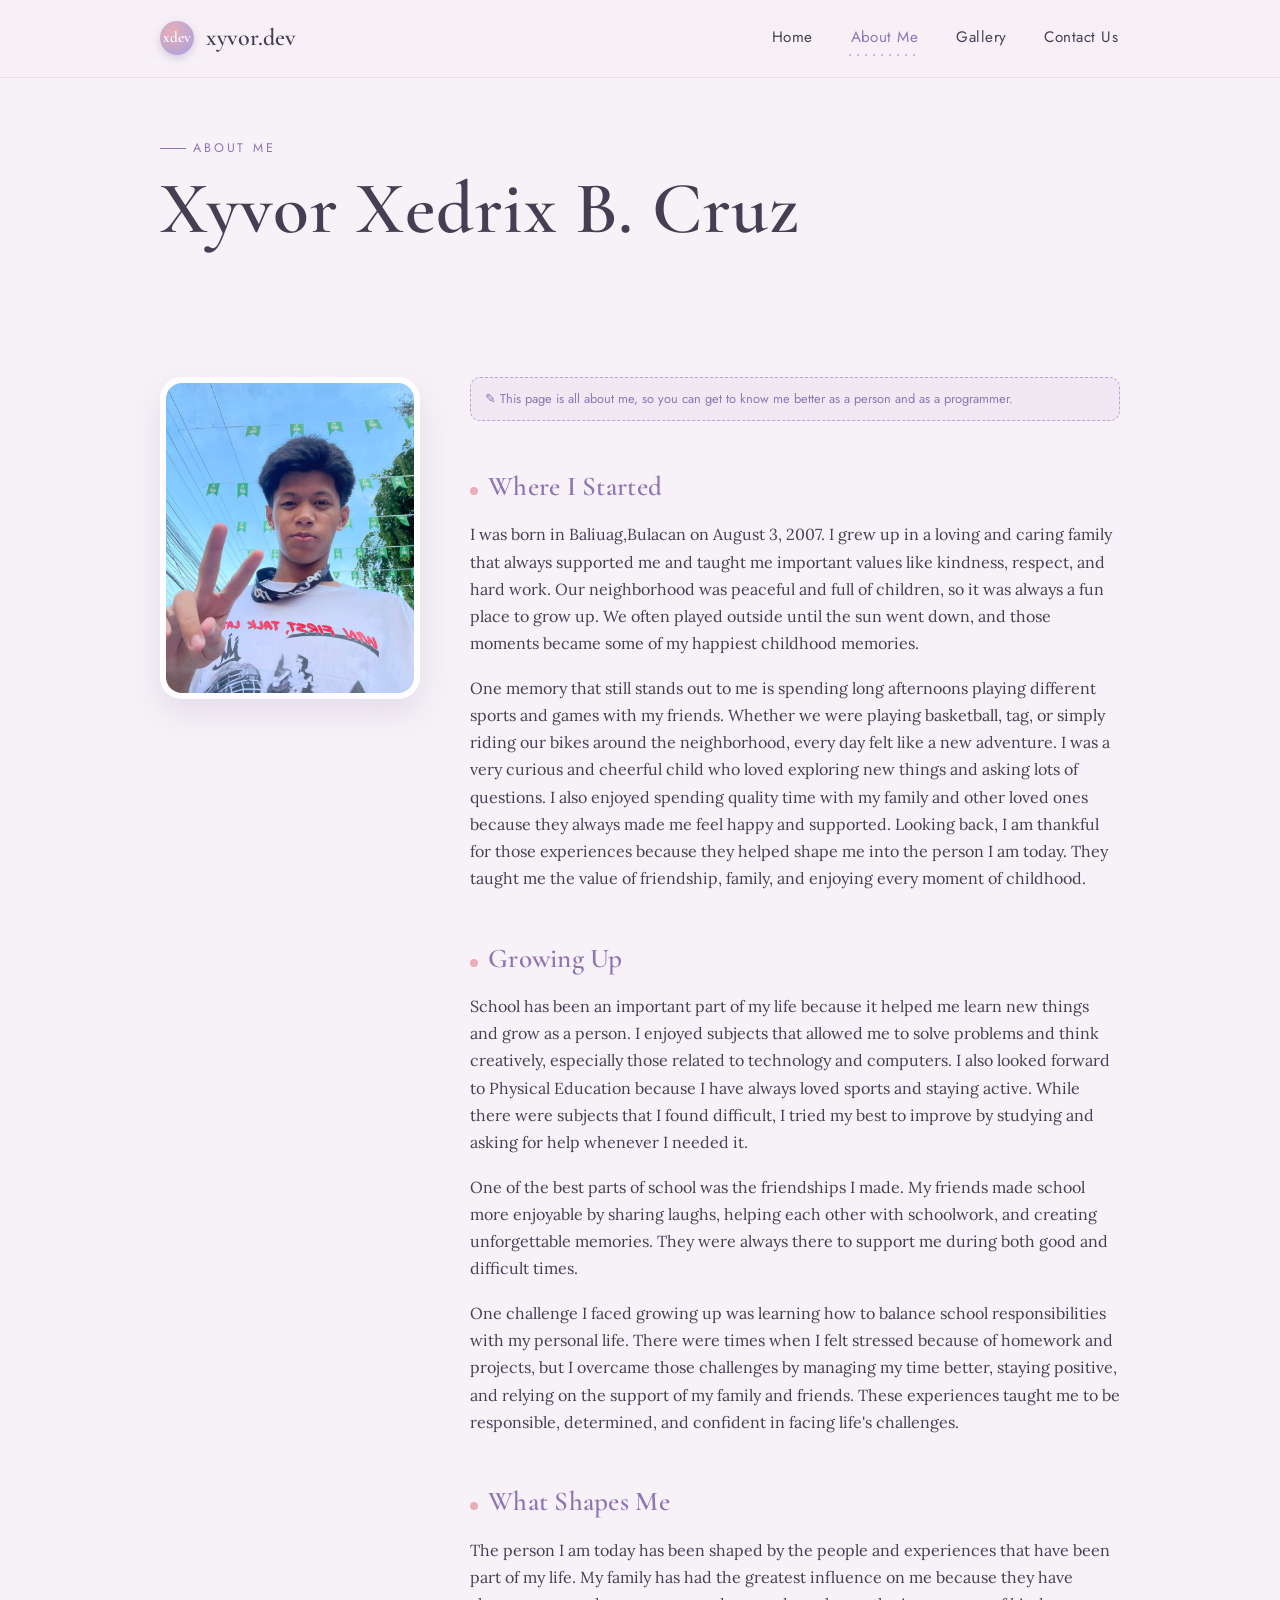
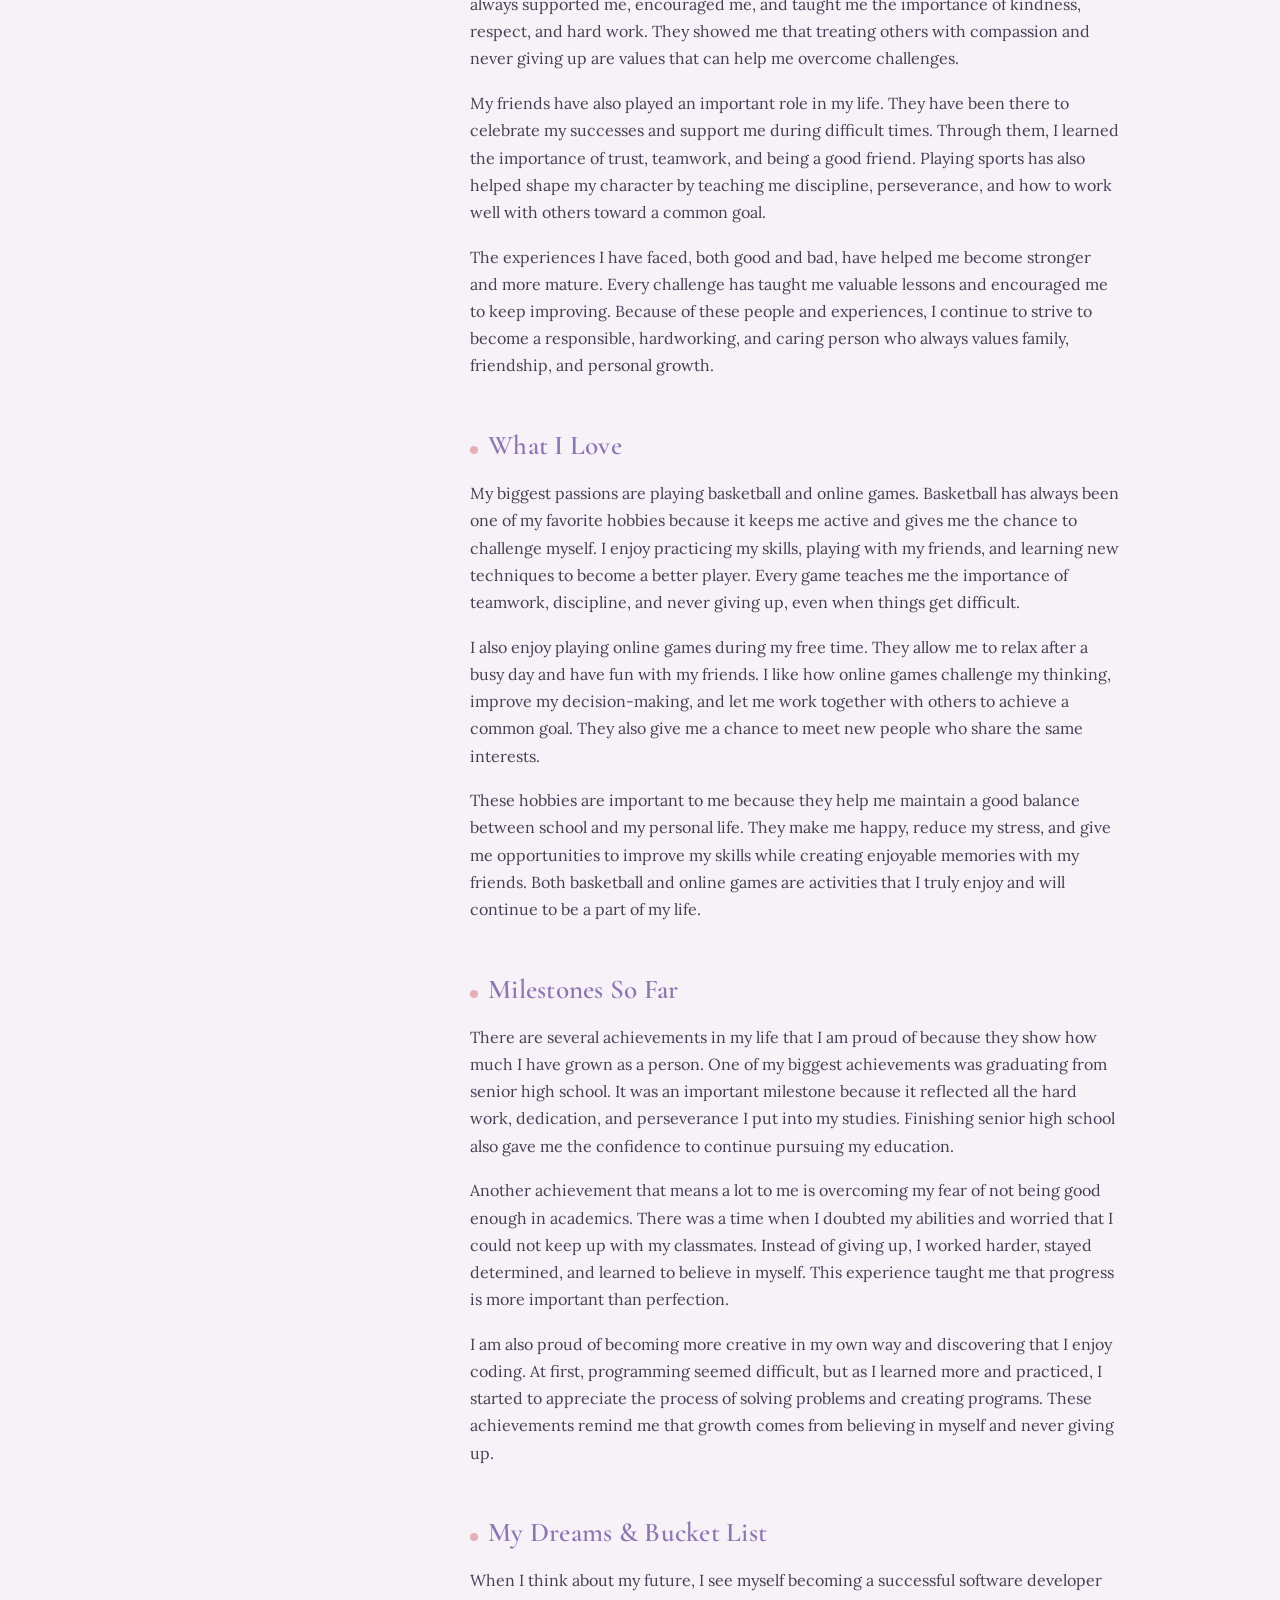
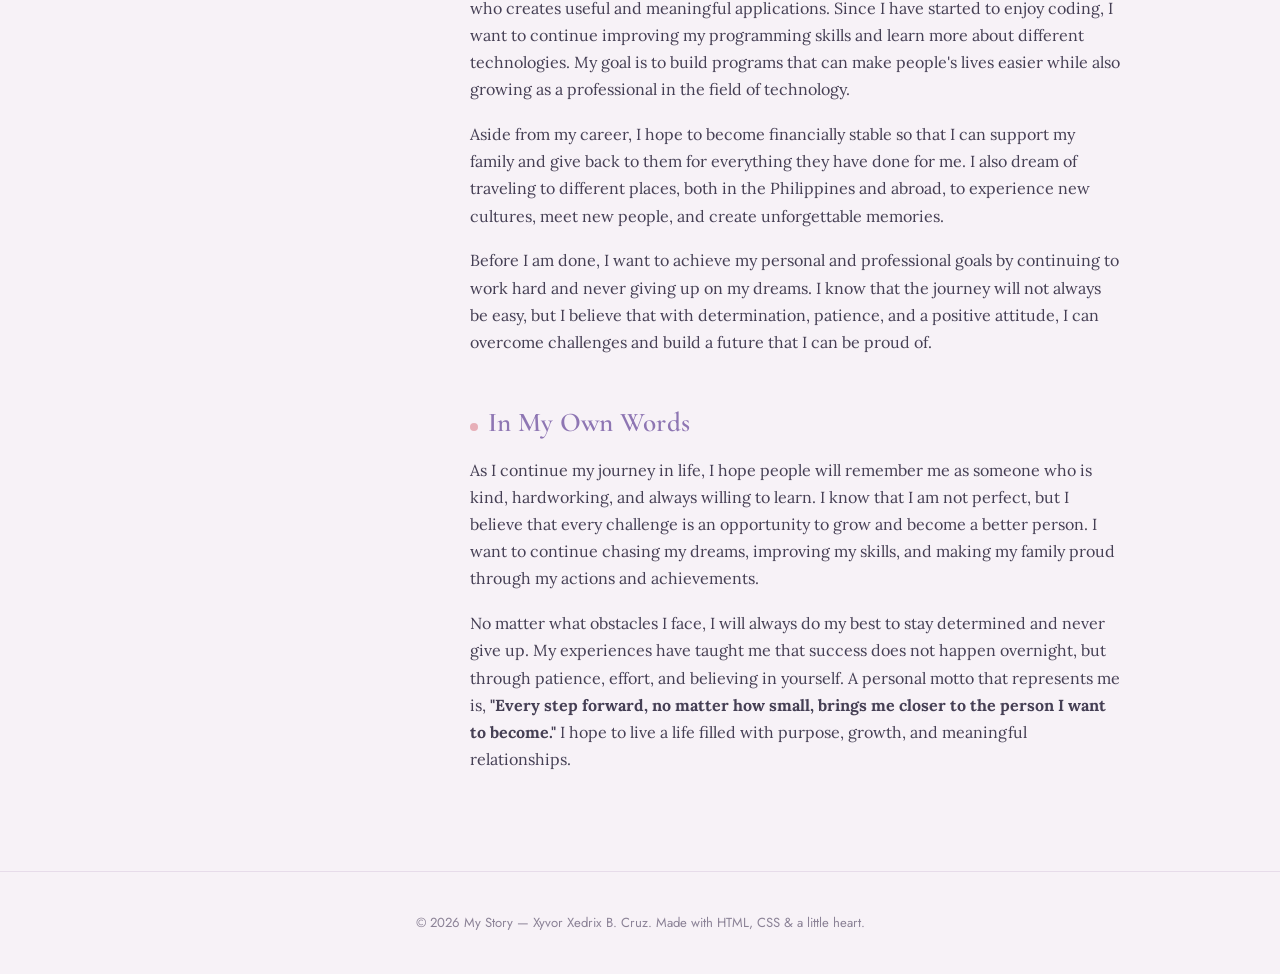
==== about.html @ 8172610d "Add files via upload Initial website upload" ====
<!DOCTYPE html>
<html lang="en">
<head>
<meta charset="UTF-8">
<meta name="viewport" content="width=device-width, initial-scale=1.0">
<title>About Me — My Story</title>
<link rel="stylesheet" href="style.css">
</head>
<body>

<header class="site-header">
  <nav class="nav">
    <a href="index.html" class="brand"><span class="seal">xdev</span> xyvor.dev</a>
    <button class="nav-toggle" aria-label="Toggle menu"><span></span><span></span><span></span></button>
    <ul class="nav-links">
      <li><a href="index.html">Home</a></li>
      <li><a href="about.html" class="active">About Me</a></li>
      <li><a href="gallery.html">Gallery</a></li>
      <li><a href="contact.html">Contact Us</a></li>
    </ul>
  </nav>
</header>

<section class="about-hero">
  <div class="container">
    <p class="eyebrow">About Me</p>
    <h1>Xyvor Xedrix B. Cruz</h1>
  </div>
</section>

<section class="section">
  <div class="container about-grid">

    <div class="about-portrait">
      <img src="me.jpg" alt="Xyvor Xedrix B. Cruz portrait — replace with your own photo">
    </div>

    <div class="about-copy">
      <div class="fill-note">
        ✎ This page is all about me, so you can get to know me better as a person and as a programmer.
      </div>

      <h3>Where I Started</h3>
      <p>I was born in Baliuag,Bulacan on August 3, 2007. I grew up in a loving and caring family that always supported me and taught me important values like kindness, respect, and hard work. Our neighborhood was peaceful and full of children, so it was always a fun place to grow up. We often played outside until the sun went down, and those moments became some of my happiest childhood memories.</p>

      <p>One memory that still stands out to me is spending long afternoons playing different sports and games with my friends. Whether we were playing basketball, tag, or simply riding our bikes around the neighborhood, every day felt like a new adventure. I was a very curious and cheerful child who loved exploring new things and asking lots of questions. I also enjoyed spending quality time with my family and other loved ones because they always made me feel happy and supported. Looking back, I am thankful for those experiences because they helped shape me into the person I am today. They taught me the value of friendship, family, and enjoying every moment of childhood.</p>

      <h3>Growing Up</h3>
      <p>School has been an important part of my life because it helped me learn new things and grow as a person. I enjoyed subjects that allowed me to solve problems and think creatively, especially those related to technology and computers. I also looked forward to Physical Education because I have always loved sports and staying active. While there were subjects that I found difficult, I tried my best to improve by studying and asking for help whenever I needed it.</p>

      <p>One of the best parts of school was the friendships I made. My friends made school more enjoyable by sharing laughs, helping each other with schoolwork, and creating unforgettable memories. They were always there to support me during both good and difficult times.</p>

      <p>One challenge I faced growing up was learning how to balance school responsibilities with my personal life. There were times when I felt stressed because of homework and projects, but I overcame those challenges by managing my time better, staying positive, and relying on the support of my family and friends. These experiences taught me to be responsible, determined, and confident in facing life's challenges.</p>

      <h3>What Shapes Me</h3>
      <p>The person I am today has been shaped by the people and experiences that have been part of my life. My family has had the greatest influence on me because they have always supported me, encouraged me, and taught me the importance of kindness, respect, and hard work. They showed me that treating others with compassion and never giving up are values that can help me overcome challenges.</p>

      <p>My friends have also played an important role in my life. They have been there to celebrate my successes and support me during difficult times. Through them, I learned the importance of trust, teamwork, and being a good friend. Playing sports has also helped shape my character by teaching me discipline, perseverance, and how to work well with others toward a common goal.</p>

      <p>The experiences I have faced, both good and bad, have helped me become stronger and more mature. Every challenge has taught me valuable lessons and encouraged me to keep improving. Because of these people and experiences, I continue to strive to become a responsible, hardworking, and caring person who always values family, friendship, and personal growth.</p>

      <h3>What I Love</h3>
      <p>My biggest passions are playing basketball and online games. Basketball has always been one of my favorite hobbies because it keeps me active and gives me the chance to challenge myself. I enjoy practicing my skills, playing with my friends, and learning new techniques to become a better player. Every game teaches me the importance of teamwork, discipline, and never giving up, even when things get difficult.</p>

      <p>I also enjoy playing online games during my free time. They allow me to relax after a busy day and have fun with my friends. I like how online games challenge my thinking, improve my decision-making, and let me work together with others to achieve a common goal. They also give me a chance to meet new people who share the same interests.</p>

      <p>These hobbies are important to me because they help me maintain a good balance between school and my personal life. They make me happy, reduce my stress, and give me opportunities to improve my skills while creating enjoyable memories with my friends. Both basketball and online games are activities that I truly enjoy and will continue to be a part of my life.</p>

      <h3>Milestones So Far</h3>
      <p>There are several achievements in my life that I am proud of because they show how much I have grown as a person. One of my biggest achievements was graduating from senior high school. It was an important milestone because it reflected all the hard work, dedication, and perseverance I put into my studies. Finishing senior high school also gave me the confidence to continue pursuing my education.</p>

      <p>Another achievement that means a lot to me is overcoming my fear of not being good enough in academics. There was a time when I doubted my abilities and worried that I could not keep up with my classmates. Instead of giving up, I worked harder, stayed determined, and learned to believe in myself. This experience taught me that progress is more important than perfection.</p>

      <p>I am also proud of becoming more creative in my own way and discovering that I enjoy coding. At first, programming seemed difficult, but as I learned more and practiced, I started to appreciate the process of solving problems and creating programs. These achievements remind me that growth comes from believing in myself and never giving up.</p>

      <h3>My Dreams &amp; Bucket List</h3>
      <p>When I think about my future, I see myself becoming a successful software developer who creates useful and meaningful applications. Since I have started to enjoy coding, I want to continue improving my programming skills and learn more about different technologies. My goal is to build programs that can make people's lives easier while also growing as a professional in the field of technology.</p>

      <p>Aside from my career, I hope to become financially stable so that I can support my family and give back to them for everything they have done for me. I also dream of traveling to different places, both in the Philippines and abroad, to experience new cultures, meet new people, and create unforgettable memories.</p>

      <p>Before I am done, I want to achieve my personal and professional goals by continuing to work hard and never giving up on my dreams. I know that the journey will not always be easy, but I believe that with determination, patience, and a positive attitude, I can overcome challenges and build a future that I can be proud of.</p>

      <h3>In My Own Words</h3>
      <p>As I continue my journey in life, I hope people will remember me as someone who is kind, hardworking, and always willing to learn. I know that I am not perfect, but I believe that every challenge is an opportunity to grow and become a better person. I want to continue chasing my dreams, improving my skills, and making my family proud through my actions and achievements.</p>

      <p>No matter what obstacles I face, I will always do my best to stay determined and never give up. My experiences have taught me that success does not happen overnight, but through patience, effort, and believing in yourself. A personal motto that represents me is, <b>"Every step forward, no matter how small, brings me closer to the person I want to become."</b> I hope to live a life filled with purpose, growth, and meaningful relationships.</p>
    </div>

  </div>
</section>

<footer>
  <div class="container">
    <p>© 2026 My Story — Xyvor Xedrix B. Cruz. Made with HTML, CSS &amp; a little heart.</p>
  </div>
</footer>

<script src="script.js"></script>
</body>
</html>
---- style.css ----
/* =========================================================
   MY STORY — Personal Website Portfolio
   Palette: soft pastel · Type: elegant serif
   ========================================================= */

@import url('https://fonts.googleapis.com/css2?family=Cormorant+Garamond:ital,wght@0,400;0,500;0,600;1,400&family=Lora:ital,wght@0,400;0,500;1,400&family=Jost:wght@300;400;500;600&display=swap');

:root{
  /* --- colors --- */
  --bg:        #F7F2F7;   /* soft lavender-white */
  --bg-alt:    #FCEFF1;   /* blush cream, alt sections */
  --card:      #FFFDFE;   /* near-white card surface */
  --lavender:  #B9A4D4;   /* primary accent */
  --lavender-deep: #8E76B3;
  --sage:      #A9C2A0;   /* secondary accent */
  --blush:     #E7AFB8;   /* tertiary accent */
  --gold:      #D4B483;   /* small detail accent */
  --ink:       #453F54;   /* deep plum-grey text */
  --muted:     #8B8296;   /* utility grey-purple */
  --line:      #E7DCEA;   /* hairline / divider */

  /* --- type --- */
  --display: 'Cormorant Garamond', serif;
  --body: 'Lora', serif;
  --utility: 'Jost', sans-serif;

  --radius: 22px;
  --radius-sm: 10px;
}

*{ box-sizing: border-box; }
html{ scroll-behavior: smooth; }

body{
  margin:0;
  background: var(--bg);
  color: var(--ink);
  font-family: var(--body);
  line-height: 1.7;
  -webkit-font-smoothing: antialiased;
}

img{ max-width:100%; display:block; }

a{ color: inherit; text-decoration:none; }

h1,h2,h3,h4{
  font-family: var(--display);
  font-weight: 600;
  color: var(--ink);
  margin: 0 0 .4em;
  letter-spacing: .01em;
}

h1{ font-size: clamp(2.6rem, 6vw, 4.6rem); line-height:1.05; }
h2{ font-size: clamp(1.9rem, 4vw, 2.8rem); }
h3{ font-size: clamp(1.3rem, 2.4vw, 1.7rem); }

p{ margin: 0 0 1.1em; }

.eyebrow{
  font-family: var(--utility);
  font-size: .78rem;
  letter-spacing: .22em;
  text-transform: uppercase;
  color: var(--lavender-deep);
  display:flex;
  align-items:center;
  gap:.6em;
  margin-bottom: .9em;
}
.eyebrow::before{
  content:"";
  width: 26px; height:1px;
  background: var(--lavender-deep);
  display:inline-block;
}

.container{
  max-width: 1080px;
  margin: 0 auto;
  padding: 0 clamp(20px, 5vw, 60px);
}

/* =========== NAV =========== */
.site-header{
  position: sticky;
  top:0;
  z-index: 50;
  background: rgba(247,242,247,.86);
  backdrop-filter: blur(10px);
  border-bottom: 1px solid var(--line);
}
.nav{
  display:flex;
  align-items:center;
  justify-content:space-between;
  padding: 18px clamp(20px, 5vw, 60px);
  max-width: 1080px;
  margin: 0 auto;
}
.brand{
  font-family: var(--display);
  font-size: 1.5rem;
  font-weight: 600;
  display:flex;
  align-items:center;
  gap: .5em;
}
.brand .seal{
  width: 34px; height:34px;
  border-radius: 50%;
  background: radial-gradient(circle at 35% 30%, var(--blush), var(--lavender) 70%);
  display:flex; align-items:center; justify-content:center;
  font-family: var(--display);
  color:#fff;
  font-size: .95rem;
  box-shadow: 0 3px 10px rgba(142,118,179,.35);
}
.nav-links{
  display:flex;
  gap: clamp(14px, 3vw, 34px);
  list-style:none;
  margin:0; padding:0;
  font-family: var(--utility);
  font-size: .95rem;
  letter-spacing:.03em;
}
.nav-links a{
  position:relative;
  padding: 4px 2px;
  color: var(--ink);
}
.nav-links a::after{
  content:"";
  position:absolute;
  left:0; right:0; bottom:-4px;
  height: 2px;
  background: image-set(url("data:image/svg+xml;utf8,<svg xmlns='http://www.w3.org/2000/svg' width='8' height='2'><circle cx='1' cy='1' r='1' fill='%23B9A4D4'/></svg>") 1x) 0 0 / 8px 2px repeat-x;
  opacity:0;
  transform: translateY(2px);
  transition: opacity .25s ease, transform .25s ease;
}
.nav-links a:hover::after,
.nav-links a.active::after{
  opacity:1;
  transform: translateY(0);
}
.nav-links a.active{ color: var(--lavender-deep); }

.nav-toggle{
  display:none;
  flex-direction:column;
  gap:5px;
  background:none;
  border:none;
  cursor:pointer;
  padding: 6px;
}
.nav-toggle span{
  width: 24px; height:2px;
  background: var(--ink);
  border-radius:2px;
}

/* =========== BUTTONS =========== */
.btn{
  display:inline-flex;
  align-items:center;
  gap:.5em;
  font-family: var(--utility);
  font-size: .92rem;
  letter-spacing:.03em;
  padding: 13px 28px;
  border-radius: 999px;
  border: 1px solid transparent;
  cursor:pointer;
  transition: transform .2s ease, box-shadow .2s ease, background .2s ease;
}
.btn-primary{
  background: linear-gradient(135deg, var(--lavender), var(--blush));
  color:#fff;
  box-shadow: 0 6px 18px rgba(142,118,179,.28);
}
.btn-primary:hover{ transform: translateY(-2px); box-shadow: 0 10px 22px rgba(142,118,179,.36); }
.btn-outline{
  border-color: var(--lavender);
  color: var(--lavender-deep);
  background: transparent;
}
.btn-outline:hover{ background: rgba(185,164,212,.1); transform: translateY(-2px); }

/* =========== HERO =========== */
.hero{
  position:relative;
  padding: 90px 0 70px;
  overflow:hidden;
}
.hero::before{
  content:"";
  position:absolute;
  top:-120px; right:-140px;
  width: 420px; height:420px;
  border-radius:50%;
  background: radial-gradient(circle, var(--blush) 0%, transparent 70%);
  opacity:.55;
  filter: blur(6px);
}
.hero::after{
  content:"";
  position:absolute;
  bottom:-160px; left:-120px;
  width: 380px; height:380px;
  border-radius:50%;
  background: radial-gradient(circle, var(--sage) 0%, transparent 70%);
  opacity:.45;
  filter: blur(6px);
}
.hero-inner{ position:relative; z-index:2; max-width: 720px; }
.hero .seal-lg{
  width:78px; height:78px;
  border-radius:50%;
  background: radial-gradient(circle at 35% 30%, var(--blush), var(--lavender) 75%);
  display:flex; align-items:center; justify-content:center;
  color:#fff; font-family: var(--display); font-size:1.9rem;
  margin-bottom: 26px;
  box-shadow: 0 8px 22px rgba(142,118,179,.32);
}
.hero .tagline{
  font-size: 1.15rem;
  color: var(--muted);
  max-width: 46ch;
}
.hero-actions{
  display:flex;
  gap: 16px;
  flex-wrap:wrap;
  margin-top: 30px;
}

/* =========== TEASER CARDS =========== */
.teasers{
  padding: 70px 0 100px;
}
.teaser-grid{
  display:grid;
  grid-template-columns: repeat(3, 1fr);
  gap: 26px;
}
.teaser-card{
  background: var(--card);
  border: 1px solid var(--line);
  border-radius: var(--radius);
  padding: 30px 26px;
  transition: transform .25s ease, box-shadow .25s ease;
}
.teaser-card:hover{
  transform: translateY(-6px);
  box-shadow: 0 16px 30px rgba(142,118,179,.14);
}
.teaser-card .icon{
  width: 46px; height:46px;
  border-radius: 50%;
  display:flex; align-items:center; justify-content:center;
  font-family: var(--display);
  font-size: 1.3rem;
  color:#fff;
  margin-bottom: 18px;
}
.teaser-card p{ color: var(--muted); font-size: .98rem; margin-bottom: 16px;}
.teaser-card a{
  font-family: var(--utility);
  font-size: .85rem;
  letter-spacing: .05em;
  color: var(--lavender-deep);
  border-bottom: 1px solid var(--lavender-deep);
  padding-bottom: 2px;
}

/* =========== SECTION HELPERS =========== */
.section{ padding: 80px 0; }
.section-alt{ background: var(--bg-alt); }
.divider-scallop{
  height: 14px;
  background-image: radial-gradient(circle at 7px 0, transparent 7px, var(--bg) 7.5px);
  background-size: 14px 14px;
  background-repeat: repeat-x;
}
.section-alt + .divider-scallop{ display:none; }

/* =========== ABOUT PAGE =========== */
.about-hero{ padding: 60px 0 20px; }
.about-grid{
  display:grid;
  grid-template-columns: 260px 1fr;
  gap: 50px;
  align-items:start;
}
.about-portrait{
  border-radius: var(--radius);
  overflow:hidden;
  border: 6px solid var(--card);
  box-shadow: 0 14px 34px rgba(142,118,179,.18);
  position: sticky;
  top: 100px;
}
.about-portrait img{ aspect-ratio: 4/5; object-fit:cover; }
.fill-note{
  font-family: var(--utility);
  font-size: .8rem;
  color: var(--lavender-deep);
  background: rgba(185,164,212,.12);
  border: 1px dashed var(--lavender);
  border-radius: var(--radius-sm);
  padding: 10px 14px;
  margin-bottom: 1.4em;
}
.about-copy h3{
  margin-top: 1.6em;
  color: var(--lavender-deep);
}
.about-copy h3::before{
  content: "";
  display:inline-block;
  width: 8px; height:8px;
  border-radius:50%;
  background: var(--blush);
  margin-right:10px;
}

/* =========== GALLERY =========== */
.gallery-category{ margin-bottom: 64px; }
.gallery-category h2{
  display:flex;
  align-items:middle;
  gap: 14px;
}
.gallery-category h2 .count{
  font-family: var(--utility);
  font-size: .8rem;
  letter-spacing: .1em;
  color: var(--muted);
  text-transform: uppercase;
}
.gallery-grid{
  display:grid;
  grid-template-columns: repeat(4, 1fr);
  gap: 20px;
}
figure.gallery-item{
  margin:0;
  background: var(--card);
  border-radius: var(--radius);
  overflow:hidden;
  border: 1px solid var(--line);
  transition: transform .25s ease, box-shadow .25s ease;
}
figure.gallery-item:hover{
  transform: translateY(-5px);
  box-shadow: 0 16px 28px rgba(142,118,179,.16);
}
figure.gallery-item img{ aspect-ratio: 4/3; object-fit:cover; }
figure.gallery-item figcaption{
  font-family: var(--utility);
  font-size: .82rem;
  color: var(--muted);
  padding: 12px 14px 16px;
}

/* =========== CONTACT ===========*/
.contact-grid{
  display:grid;
  grid-template-columns: 1fr 1.2fr;
  gap: 50px;
  align-items:start;
}
.contact-card{
  background: var(--card);
  border: 1px solid var(--line);
  border-radius: var(--radius);
  padding: 34px;
}
.contact-info-item{
  display:flex;
  gap: 14px;
  margin-bottom: 22px;
}
.contact-info-item .dot{
  width: 34px; height:34px; flex:none;
  border-radius:50%;
  background: linear-gradient(135deg, var(--lavender), var(--blush));
  color:#fff;
  display:flex; align-items:center; justify-content:center;
  font-family: var(--utility); font-size:.85rem;
}
.contact-info-item .label{
  font-family: var(--utility);
  font-size:.75rem;
  letter-spacing:.08em;
  text-transform: uppercase;
  color: var(--muted);
  margin-bottom: 2px;
}
.confidential-note{
  font-family: var(--utility);
  font-size: .85rem;
  color: var(--lavender-deep);
  background: rgba(169,194,160,.15);
  border: 1px dashed var(--sage);
  padding: 12px 14px;
  border-radius: var(--radius-sm);
  margin-top: 10px;
}

form{
  display:grid;
  gap: 18px;
}
.form-row{ display:grid; grid-template-columns: 1fr 1fr; gap:18px; }
label{
  font-family: var(--utility);
  font-size: .78rem;
  letter-spacing: .08em;
  text-transform: uppercase;
  color: var(--muted);
  margin-bottom: 6px;
  display:block;
}
input, textarea{
  width:100%;
  font-family: var(--body);
  font-size: 1rem;
  color: var(--ink);
  background: var(--bg);
  border: 1px solid var(--line);
  border-radius: var(--radius-sm);
  padding: 13px 16px;
  transition: border-color .2s ease, box-shadow .2s ease;
}
input:focus, textarea:focus{
  outline:none;
  border-color: var(--lavender);
  box-shadow: 0 0 0 3px rgba(185,164,212,.25);
}
textarea{ resize: vertical; min-height: 130px; }

.form-status{
  font-family: var(--utility);
  font-size: .9rem;
  padding: 12px 16px;
  border-radius: var(--radius-sm);
  display:none;
}
.form-status.success{
  display:block;
  background: rgba(169,194,160,.2);
  color: #4C6B47;
  border: 1px solid var(--sage);
}

/* =========== FOOTER =========== */
footer{
  padding: 40px 0;
  border-top: 1px solid var(--line);
  text-align:center;
}
footer p{
  font-family: var(--utility);
  font-size: .82rem;
  color: var(--muted);
  margin:0;
}

/* =========== RESPONSIVE =========== */
@media (max-width: 860px){
  .about-grid{ grid-template-columns: 1fr; }
  .about-portrait{ position: static; max-width: 260px; }
  .contact-grid{ grid-template-columns: 1fr; }
  .teaser-grid{ grid-template-columns: 1fr 1fr; }
  .gallery-grid{ grid-template-columns: repeat(3, 1fr); }
}
@media (max-width: 640px){
  .nav-links{
    position:absolute;
    top: 100%; left:0; right:0;
    background: var(--bg);
    flex-direction:column;
    padding: 16px clamp(20px,5vw,60px) 26px;
    border-bottom: 1px solid var(--line);
    display:none;
  }
  .nav-links.open{ display:flex; }
  .nav-toggle{ display:flex; }
  .teaser-grid{ grid-template-columns: 1fr; }
  .gallery-grid{ grid-template-columns: repeat(2, 1fr); }
  .form-row{ grid-template-columns: 1fr; }
  .hero{ padding: 60px 0 40px; }
}

@media (prefers-reduced-motion: reduce){
  *{ scroll-behavior:auto !important; transition:none !important; }
}
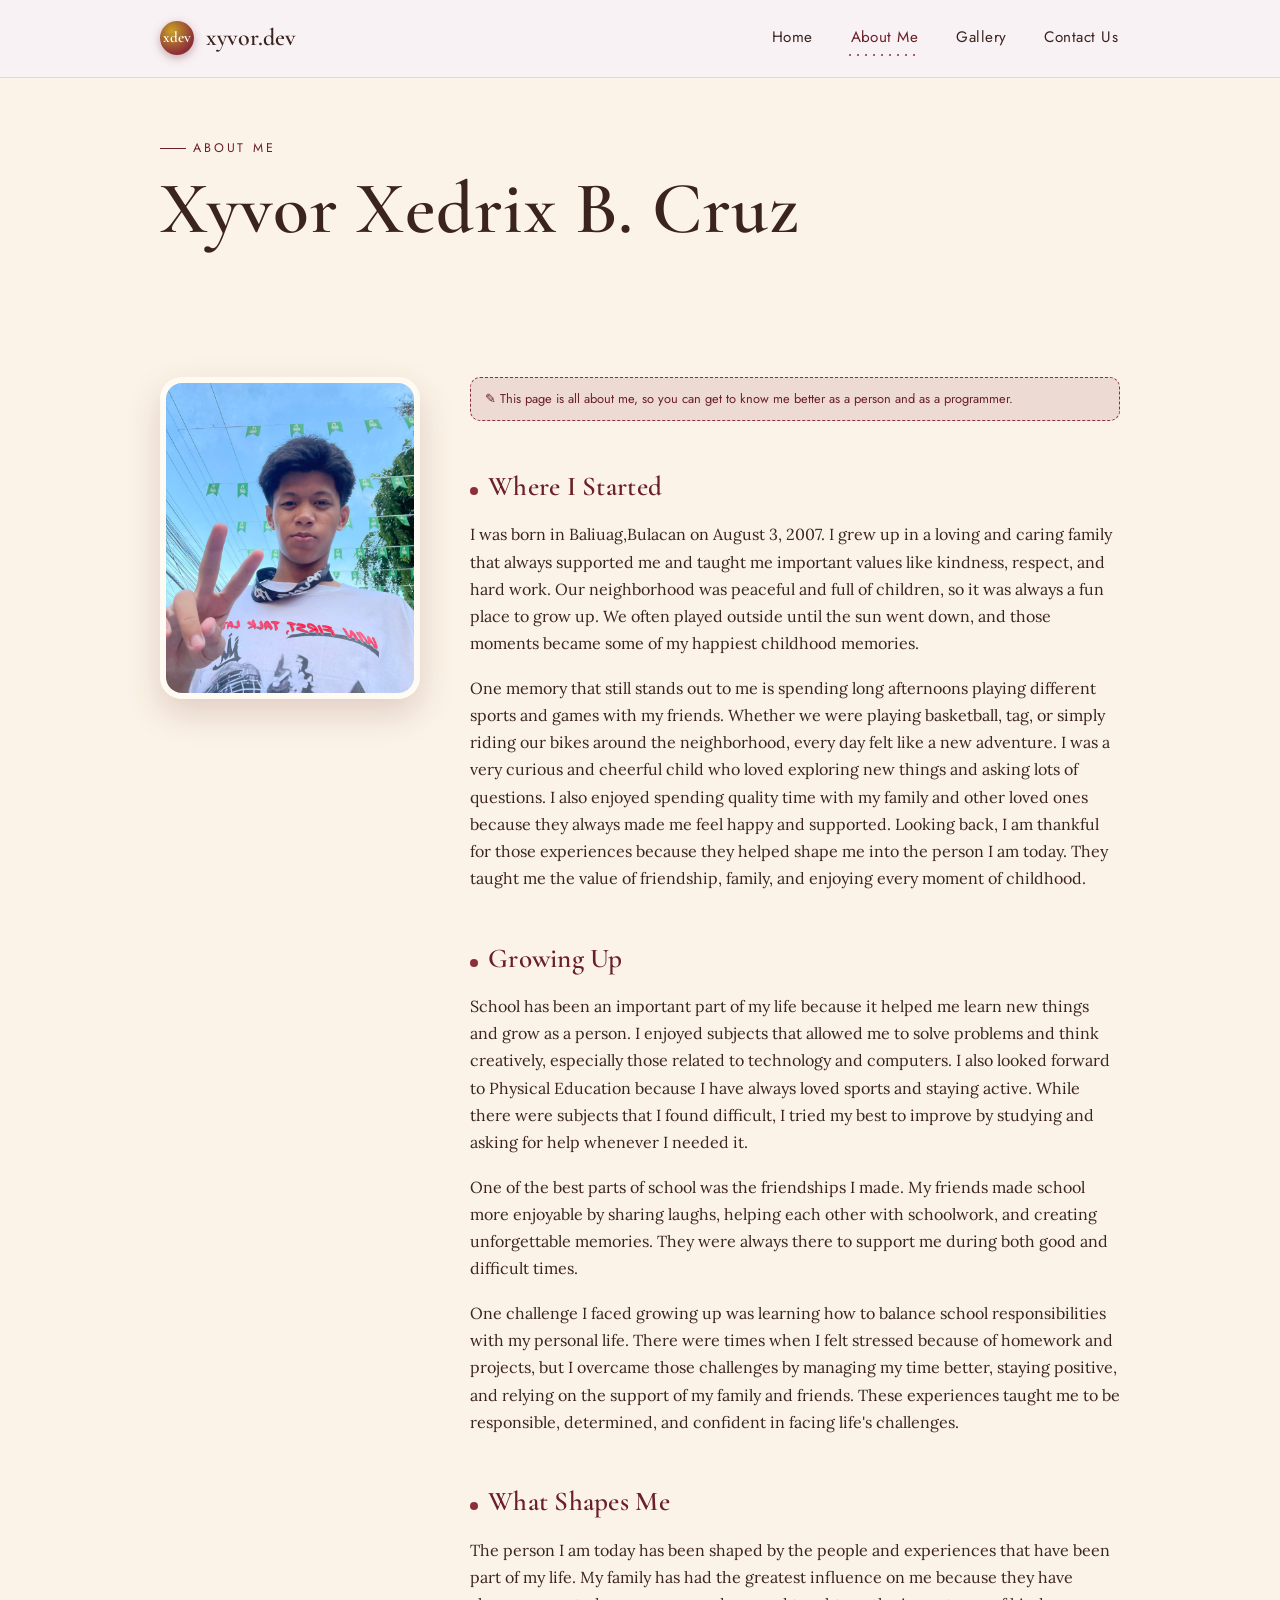
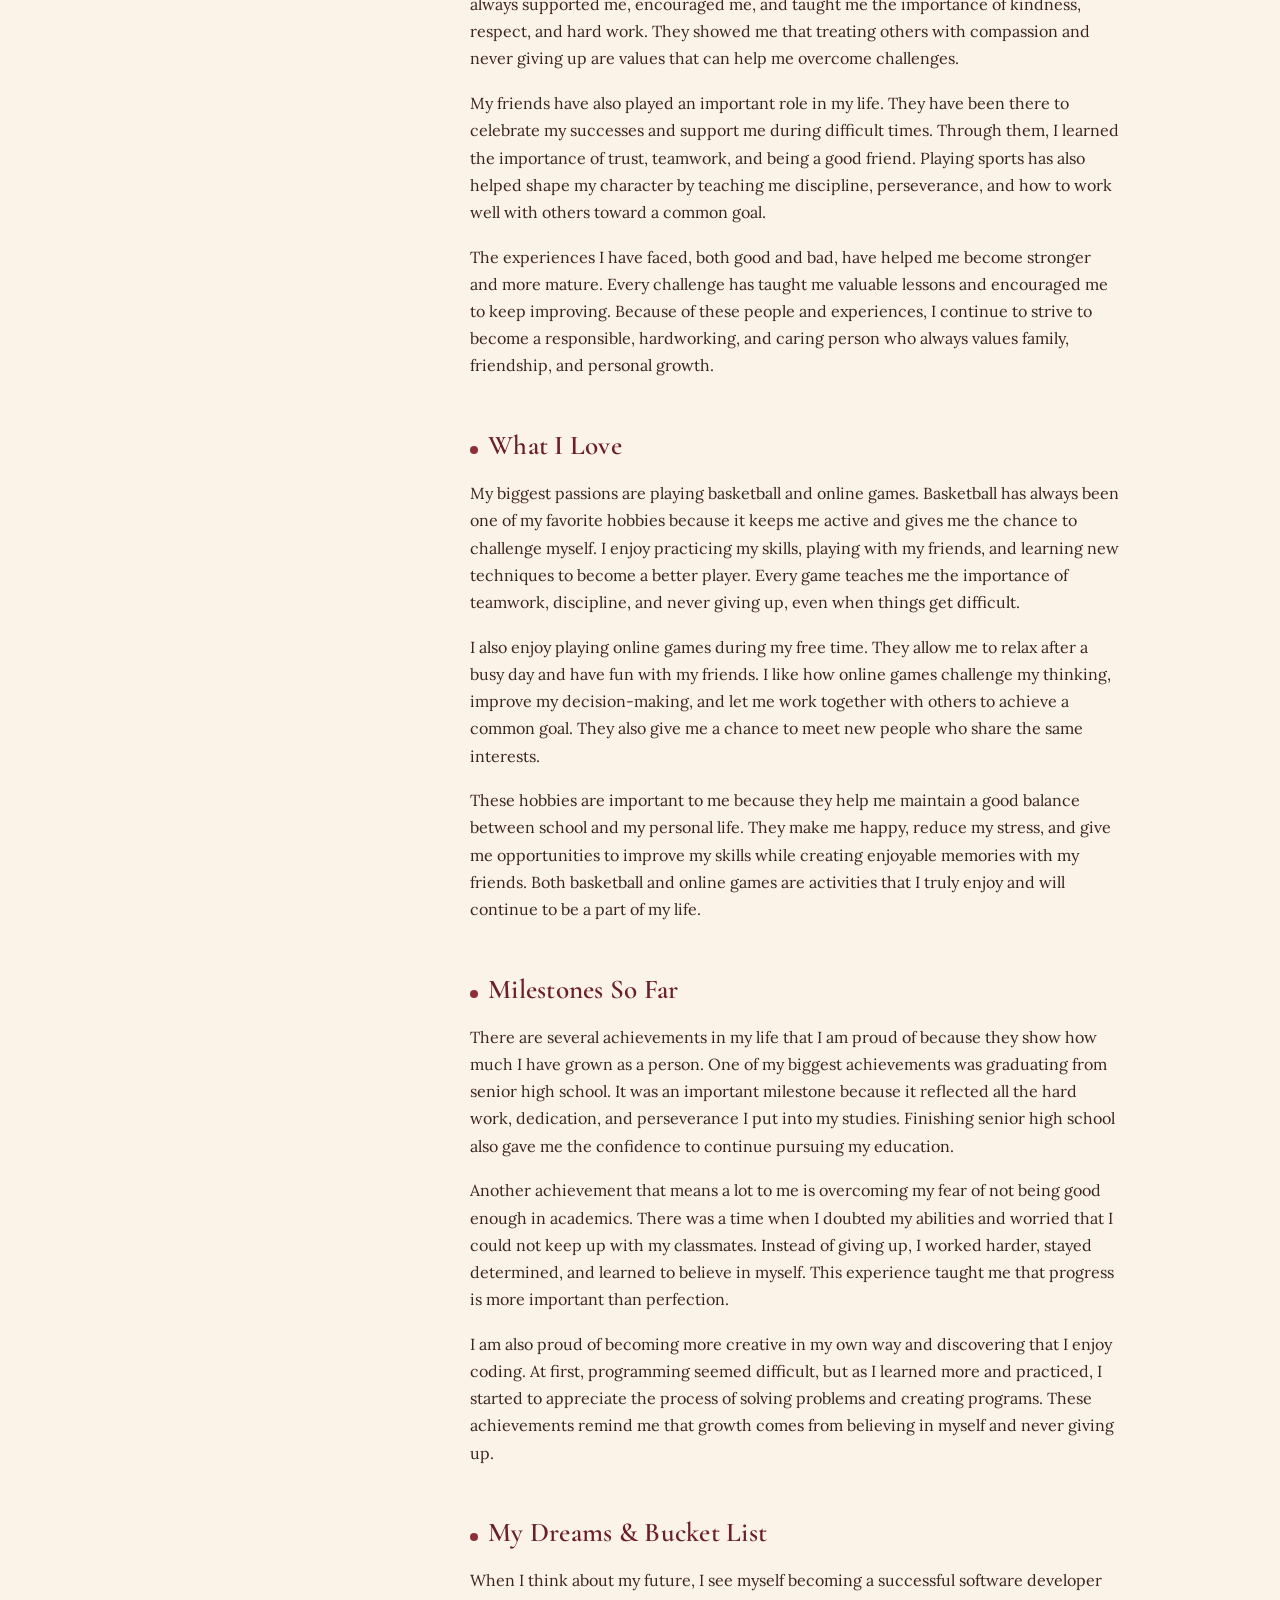
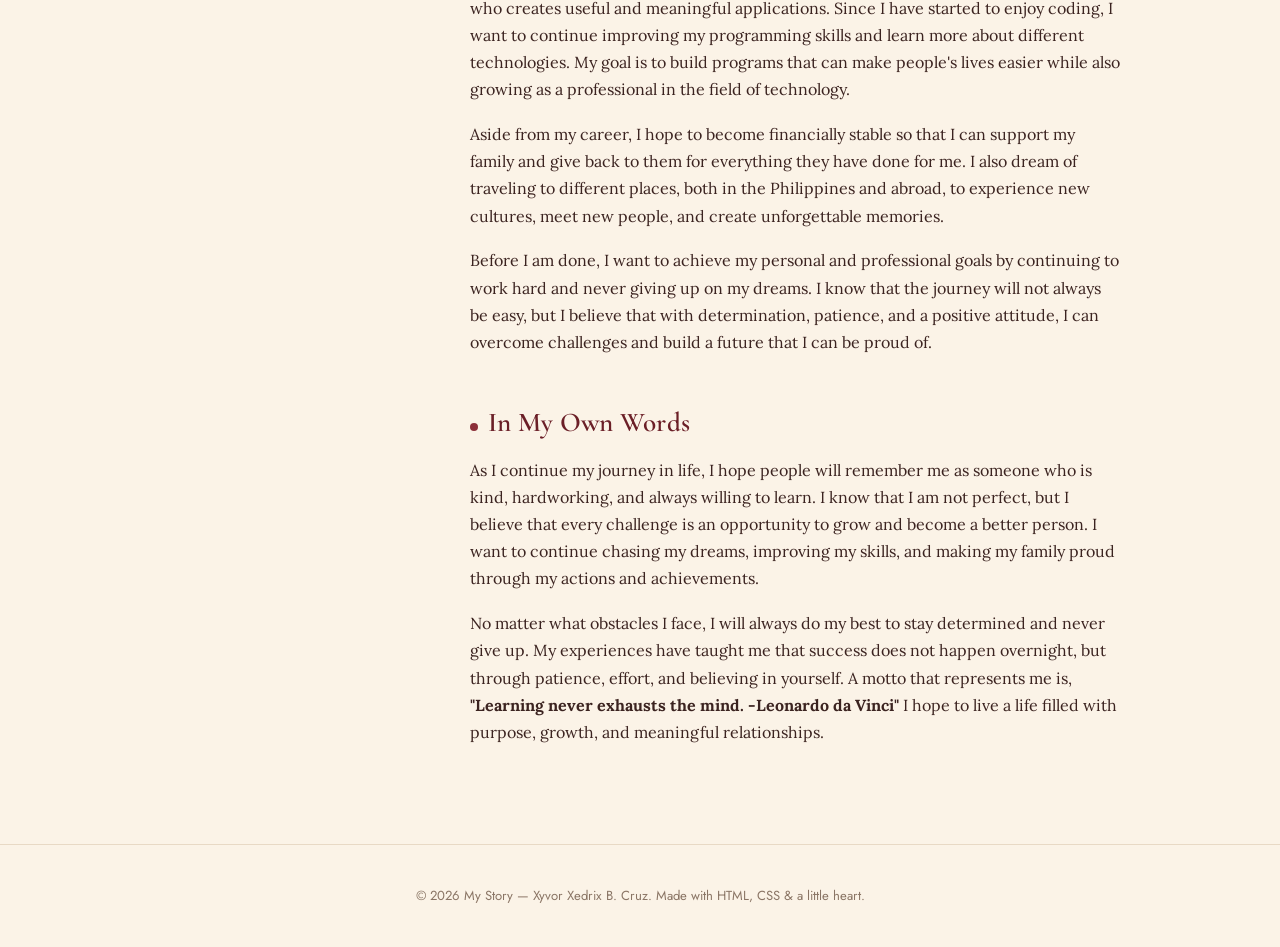
==== commit 6aca8603: "Add files via upload" ====
--- a/about.html
+++ b/about.html
@@ -83,7 +83,7 @@
       <h3>In My Own Words</h3>
       <p>As I continue my journey in life, I hope people will remember me as someone who is kind, hardworking, and always willing to learn. I know that I am not perfect, but I believe that every challenge is an opportunity to grow and become a better person. I want to continue chasing my dreams, improving my skills, and making my family proud through my actions and achievements.</p>
 
-      <p>No matter what obstacles I face, I will always do my best to stay determined and never give up. My experiences have taught me that success does not happen overnight, but through patience, effort, and believing in yourself. A personal motto that represents me is, <b>"Every step forward, no matter how small, brings me closer to the person I want to become."</b> I hope to live a life filled with purpose, growth, and meaningful relationships.</p>
+      <p>No matter what obstacles I face, I will always do my best to stay determined and never give up. My experiences have taught me that success does not happen overnight, but through patience, effort, and believing in yourself. A motto that represents me is, <b>"Learning never exhausts the mind. -Leonardo da Vinci"</b> I hope to live a life filled with purpose, growth, and meaningful relationships.</p>
     </div>
 
   </div>
--- a/style.css
+++ b/style.css
@@ -7,17 +7,16 @@
 
 :root{
   /* --- colors --- */
-  --bg:        #F7F2F7;   /* soft lavender-white */
-  --bg-alt:    #FCEFF1;   /* blush cream, alt sections */
-  --card:      #FFFDFE;   /* near-white card surface */
-  --lavender:  #B9A4D4;   /* primary accent */
-  --lavender-deep: #8E76B3;
-  --sage:      #A9C2A0;   /* secondary accent */
-  --blush:     #E7AFB8;   /* tertiary accent */
-  --gold:      #D4B483;   /* small detail accent */
-  --ink:       #453F54;   /* deep plum-grey text */
-  --muted:     #8B8296;   /* utility grey-purple */
-  --line:      #E7DCEA;   /* hairline / divider */
+  --bg:        #FBF3E7;   /* warm cream */
+  --bg-alt:    #F4E4CE;   /* deeper cream, alt sections */
+  --card:      #FFFBF3;   /* near-white cream card surface */
+  --lavender:  #8C2F39;   /* primary accent — wine red */
+  --lavender-deep: #6B1F27; /* deep wine */
+  --sage:      #B08968;   /* secondary accent — warm tan */
+  --gold:      #C9A227;   /* tertiary / detail accent */
+  --ink:       #3B2320;   /* deep wine-brown text */
+  --muted:     #8A7565;   /* utility warm taupe */
+  --line:      #E8D9C5;   /* hairline / divider */
 
   /* --- type --- */
   --display: 'Cormorant Garamond', serif;
@@ -110,12 +109,12 @@
 .brand .seal{
   width: 34px; height:34px;
   border-radius: 50%;
-  background: radial-gradient(circle at 35% 30%, var(--blush), var(--lavender) 70%);
+  background: radial-gradient(circle at 35% 30%, var(--gold), var(--lavender) 70%);
   display:flex; align-items:center; justify-content:center;
   font-family: var(--display);
   color:#fff;
   font-size: .95rem;
-  box-shadow: 0 3px 10px rgba(142,118,179,.35);
+  box-shadow: 0 3px 10px rgba(107,31,39,.35);
 }
 .nav-links{
   display:flex;
@@ -136,7 +135,7 @@
   position:absolute;
   left:0; right:0; bottom:-4px;
   height: 2px;
-  background: image-set(url("data:image/svg+xml;utf8,<svg xmlns='http://www.w3.org/2000/svg' width='8' height='2'><circle cx='1' cy='1' r='1' fill='%23B9A4D4'/></svg>") 1x) 0 0 / 8px 2px repeat-x;
+  background: image-set(url("data:image/svg+xml;utf8,<svg xmlns='http://www.w3.org/2000/svg' width='8' height='2'><circle cx='1' cy='1' r='1' fill='%238C2F39'/></svg>") 1x) 0 0 / 8px 2px repeat-x;
   opacity:0;
   transform: translateY(2px);
   transition: opacity .25s ease, transform .25s ease;
@@ -178,17 +177,17 @@
   transition: transform .2s ease, box-shadow .2s ease, background .2s ease;
 }
 .btn-primary{
-  background: linear-gradient(135deg, var(--lavender), var(--blush));
+  background: linear-gradient(135deg, var(--lavender), var(--lavender-deep));
   color:#fff;
-  box-shadow: 0 6px 18px rgba(142,118,179,.28);
-}
-.btn-primary:hover{ transform: translateY(-2px); box-shadow: 0 10px 22px rgba(142,118,179,.36); }
+  box-shadow: 0 6px 18px rgba(107,31,39,.28);
+}
+.btn-primary:hover{ transform: translateY(-2px); box-shadow: 0 10px 22px rgba(107,31,39,.36); }
 .btn-outline{
   border-color: var(--lavender);
   color: var(--lavender-deep);
   background: transparent;
 }
-.btn-outline:hover{ background: rgba(185,164,212,.1); transform: translateY(-2px); }
+.btn-outline:hover{ background: rgba(140,47,57,.1); transform: translateY(-2px); }
 
 /* =========== HERO =========== */
 .hero{
@@ -202,7 +201,7 @@
   top:-120px; right:-140px;
   width: 420px; height:420px;
   border-radius:50%;
-  background: radial-gradient(circle, var(--blush) 0%, transparent 70%);
+  background: radial-gradient(circle, var(--gold) 0%, transparent 70%);
   opacity:.55;
   filter: blur(6px);
 }
@@ -220,11 +219,11 @@
 .hero .seal-lg{
   width:78px; height:78px;
   border-radius:50%;
-  background: radial-gradient(circle at 35% 30%, var(--blush), var(--lavender) 75%);
+  background: radial-gradient(circle at 35% 30%, var(--gold), var(--lavender) 75%);
   display:flex; align-items:center; justify-content:center;
   color:#fff; font-family: var(--display); font-size:1.9rem;
   margin-bottom: 26px;
-  box-shadow: 0 8px 22px rgba(142,118,179,.32);
+  box-shadow: 0 8px 22px rgba(107,31,39,.32);
 }
 .hero .tagline{
   font-size: 1.15rem;
@@ -256,7 +255,7 @@
 }
 .teaser-card:hover{
   transform: translateY(-6px);
-  box-shadow: 0 16px 30px rgba(142,118,179,.14);
+  box-shadow: 0 16px 30px rgba(107,31,39,.14);
 }
 .teaser-card .icon{
   width: 46px; height:46px;
@@ -300,7 +299,7 @@
   border-radius: var(--radius);
   overflow:hidden;
   border: 6px solid var(--card);
-  box-shadow: 0 14px 34px rgba(142,118,179,.18);
+  box-shadow: 0 14px 34px rgba(107,31,39,.18);
   position: sticky;
   top: 100px;
 }
@@ -309,7 +308,7 @@
   font-family: var(--utility);
   font-size: .8rem;
   color: var(--lavender-deep);
-  background: rgba(185,164,212,.12);
+  background: rgba(140,47,57,.12);
   border: 1px dashed var(--lavender);
   border-radius: var(--radius-sm);
   padding: 10px 14px;
@@ -324,7 +323,7 @@
   display:inline-block;
   width: 8px; height:8px;
   border-radius:50%;
-  background: var(--blush);
+  background: var(--lavender);
   margin-right:10px;
 }
 
@@ -357,7 +356,7 @@
 }
 figure.gallery-item:hover{
   transform: translateY(-5px);
-  box-shadow: 0 16px 28px rgba(142,118,179,.16);
+  box-shadow: 0 16px 28px rgba(107,31,39,.16);
 }
 figure.gallery-item img{ aspect-ratio: 4/3; object-fit:cover; }
 figure.gallery-item figcaption{
@@ -388,7 +387,7 @@
 .contact-info-item .dot{
   width: 34px; height:34px; flex:none;
   border-radius:50%;
-  background: linear-gradient(135deg, var(--lavender), var(--blush));
+  background: linear-gradient(135deg, var(--lavender), var(--lavender-deep));
   color:#fff;
   display:flex; align-items:center; justify-content:center;
   font-family: var(--utility); font-size:.85rem;
@@ -405,7 +404,7 @@
   font-family: var(--utility);
   font-size: .85rem;
   color: var(--lavender-deep);
-  background: rgba(169,194,160,.15);
+  background: rgba(176,137,104,.15);
   border: 1px dashed var(--sage);
   padding: 12px 14px;
   border-radius: var(--radius-sm);
@@ -440,7 +439,7 @@
 input:focus, textarea:focus{
   outline:none;
   border-color: var(--lavender);
-  box-shadow: 0 0 0 3px rgba(185,164,212,.25);
+  box-shadow: 0 0 0 3px rgba(140,47,57,.25);
 }
 textarea{ resize: vertical; min-height: 130px; }
 
@@ -453,9 +452,15 @@
 }
 .form-status.success{
   display:block;
-  background: rgba(169,194,160,.2);
-  color: #4C6B47;
+  background: rgba(176,137,104,.2);
+  color: #6B4423;
   border: 1px solid var(--sage);
+}
+.form-status.error{
+  display:block;
+  background: rgba(107,31,39,.15);
+  color: #6B1F27;
+  border: 1px solid var(--lavender-deep);
 }
 
 /* =========== FOOTER =========== */
